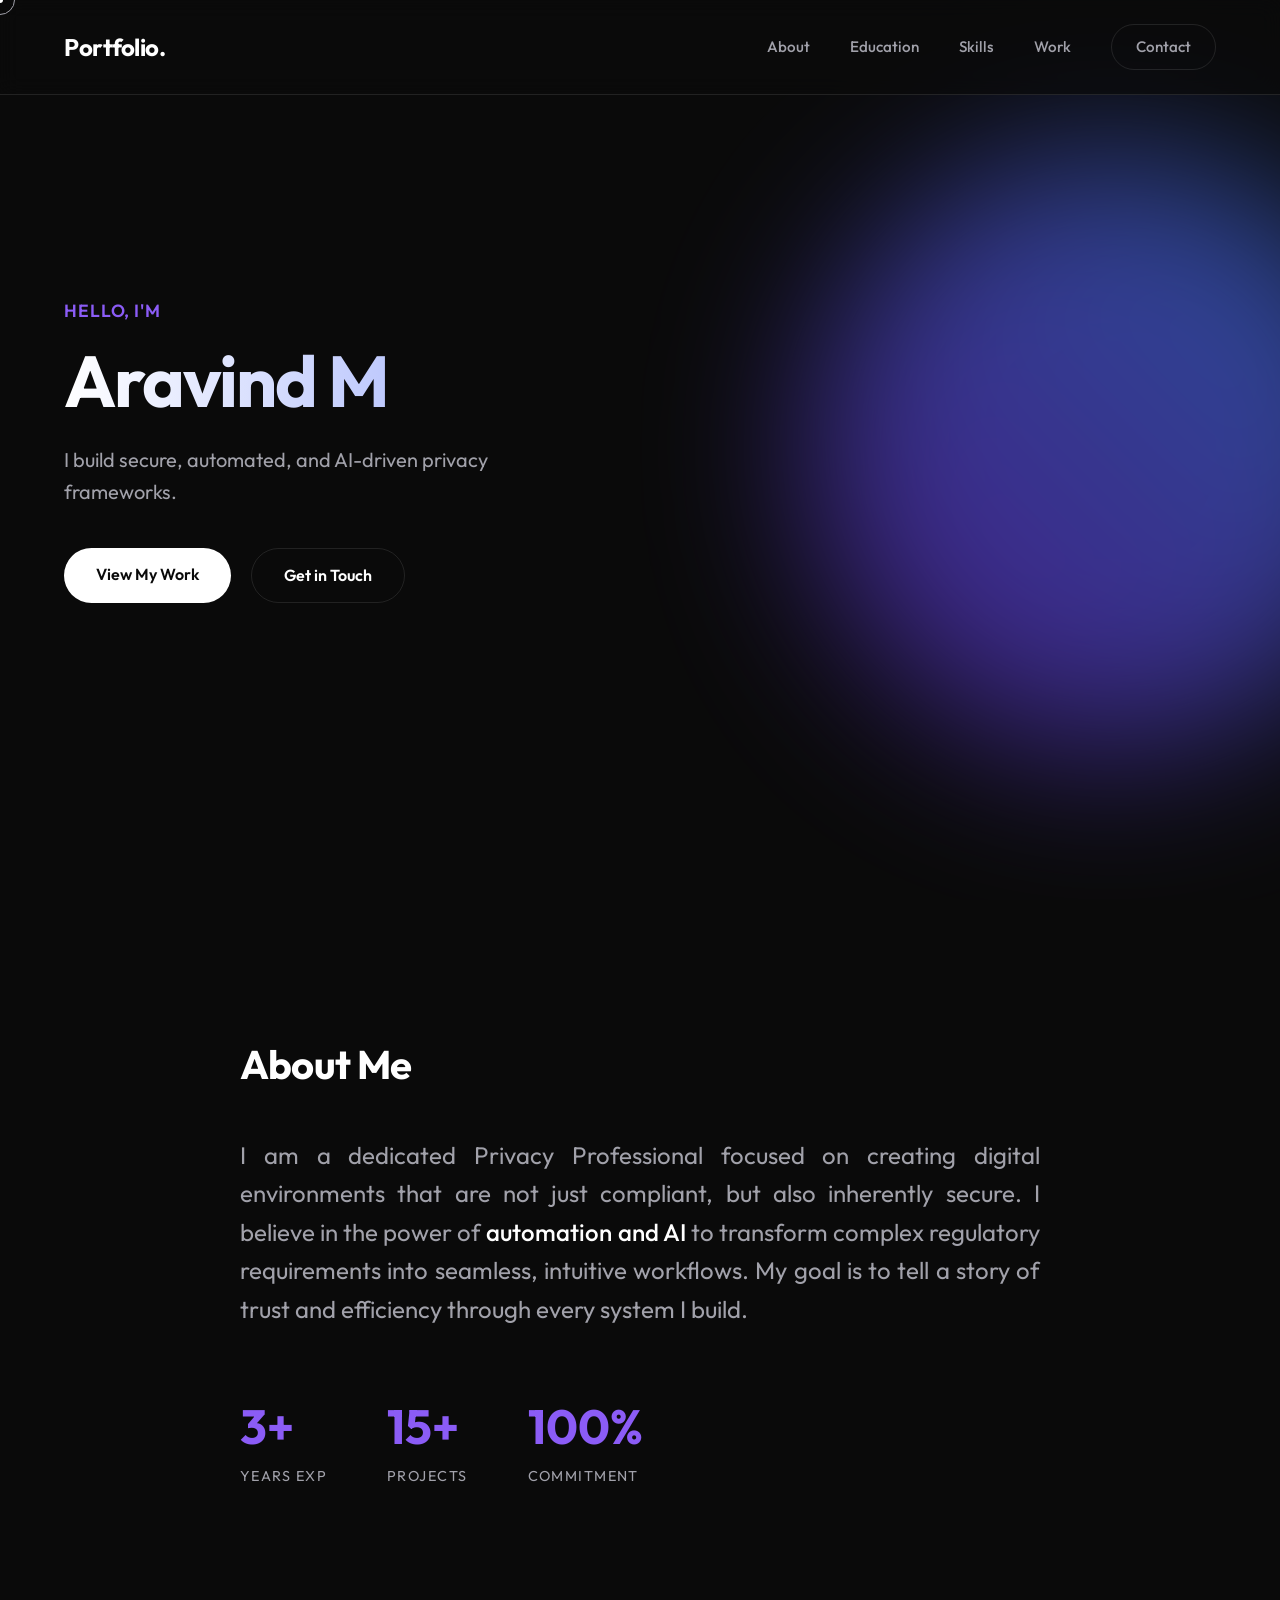
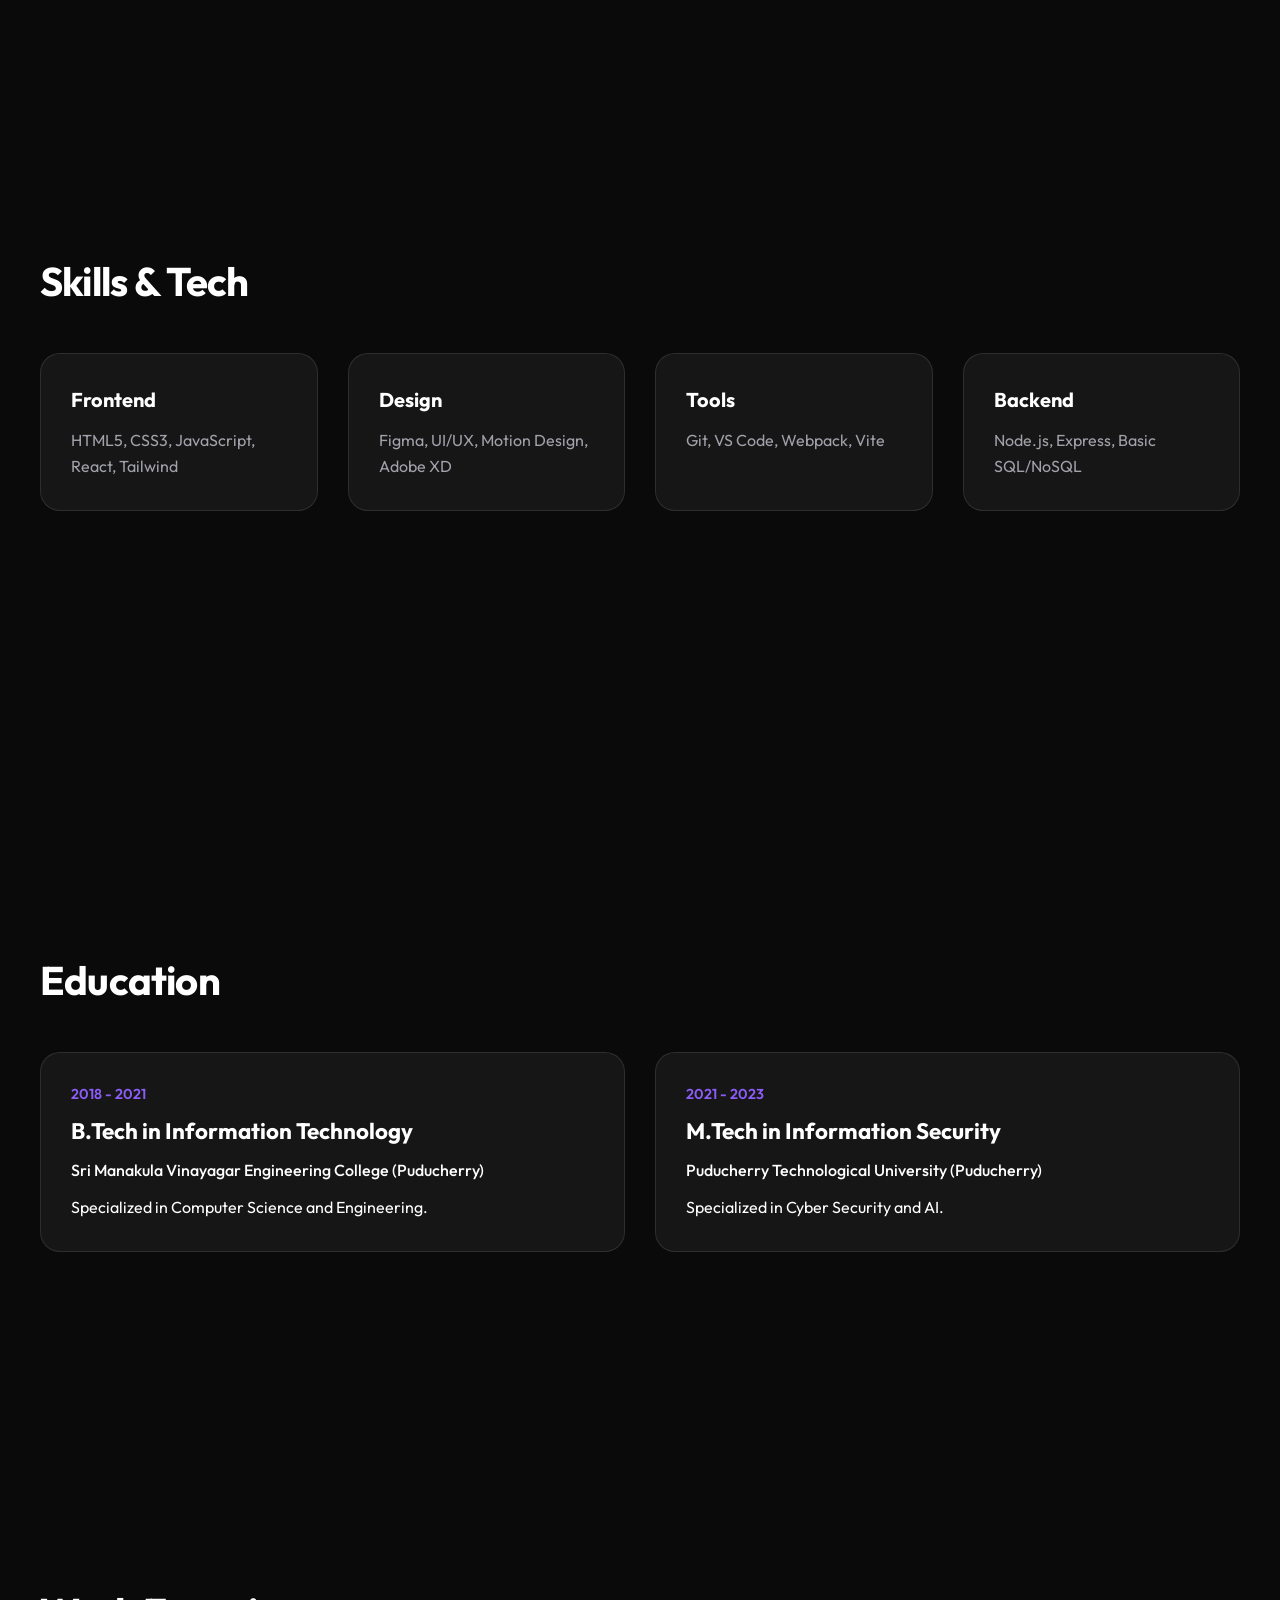
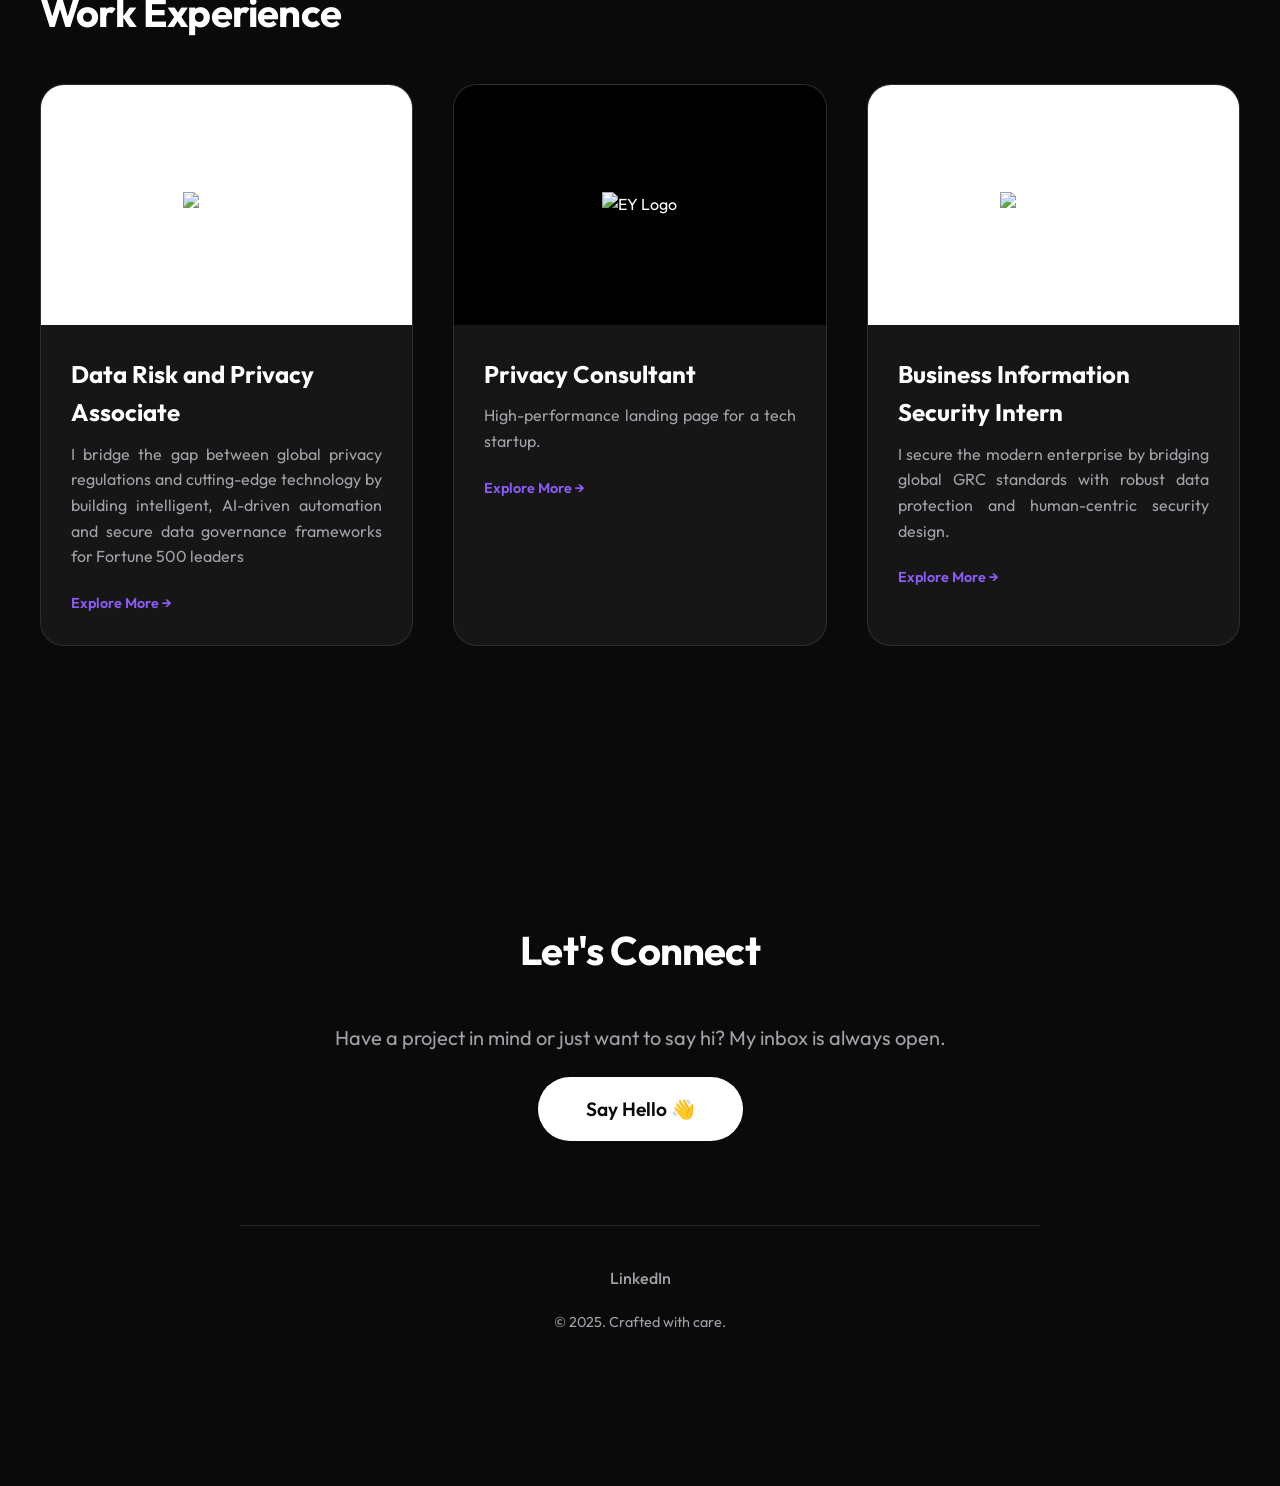
==== index.html @ b2a31acb "Add files via upload" ====
<!DOCTYPE html>
<html lang="en">

<head>
    <meta charset="UTF-8">
    <meta name="viewport" content="width=device-width, initial-scale=1.0">
    <meta name="description" content="Personal Portfolio of a Creative Developer. Simple, smooth, and impactful.">
    <title>Aravind M | Cybersecurity Enthusiast</title>
    <link rel="preconnect" href="https://fonts.googleapis.com">
    <link rel="preconnect" href="https://fonts.gstatic.com" crossorigin>
    <link href="https://fonts.googleapis.com/css2?family=Outfit:wght@300;400;600;700&display=swap" rel="stylesheet">
    <link rel="stylesheet" href="style.css">
</head>

<body>
    <div class="cursor-dot" data-cursor-dot></div>
    <div class="cursor-outline" data-cursor-outline></div>

    <nav class="navbar">
        <a href="#home" class="logo">Portfolio.</a>
        <div class="nav-links">
            <a href="#about">About</a>
            <a href="#education">Education</a>
            <a href="#skills">Skills</a>
            <a href="#work">Work</a>
            <a href="#contact" class="btn-contact">Contact</a>
        </div>
        <button class="mobile-menu-btn" aria-label="Toggle Menu">
            <span></span>
            <span></span>
            <span></span>
        </button>
    </nav>

    <main>
        <section id="home" class="hero-section">
            <div class="hero-content">
                <span class="greeting">Hello, I'm</span>
                <h1 class="glitch-text" data-text="Aravind M">Aravind M</h1>
                <p class="hero-desc">I build secure, automated, and AI-driven privacy frameworks.</p>
                <div class="hero-btns">
                    <a href="#work" class="btn primary">View My Work</a>
                    <a href="#contact" class="btn secondary">Get in Touch</a>
                </div>
            </div>
            <div class="hero-visual">
                <div class="gradient-sphere"></div>
            </div>
        </section>

        <section id="about" class="section">
            <div class="container container-text">
                <h2 class="section-title">About Me</h2>
                <p class="about-text">
                    I am a dedicated Privacy Professional focused on creating digital environments that are not just
                    compliant, but also inherently secure. I believe in the power of <span class="highlight">automation
                        and AI</span>
                    to transform complex regulatory requirements into seamless, intuitive workflows.
                    My goal is to tell a story of trust and efficiency through every system I build.
                </p>
                <div class="stats">
                    <div class="stat-item">
                        <span class="stat-number">3+</span>
                        <span class="stat-label">Years Exp</span>
                    </div>
                    <div class="stat-item">
                        <span class="stat-number">15+</span>
                        <span class="stat-label">Projects</span>
                    </div>
                    <div class="stat-item">
                        <span class="stat-number">100%</span>
                        <span class="stat-label">Commitment</span>
                    </div>
                </div>
            </div>
        </section>

        <section id="skills" class="section">
            <div class="container">
                <h2 class="section-title">Skills & Tech</h2>
                <div class="skills-grid">
                    <div class="skill-card">
                        <h3>Frontend</h3>
                        <p>HTML5, CSS3, JavaScript, React, Tailwind</p>
                    </div>
                    <div class="skill-card">
                        <h3>Design</h3>
                        <p>Figma, UI/UX, Motion Design, Adobe XD</p>
                    </div>
                    <div class="skill-card">
                        <h3>Tools</h3>
                        <p>Git, VS Code, Webpack, Vite</p>
                    </div>
                    <div class="skill-card">
                        <h3>Backend</h3>
                        <p>Node.js, Express, Basic SQL/NoSQL</p>
                    </div>
                </div>
            </div>
        </section>

        <section id="education" class="section">
            <div class="container">
                <h2 class="section-title">Education</h2>
                <div class="education-grid">
                    <div class="education-card">
                        <span class="edu-year">2018 - 2021</span>
                        <h3>B.Tech in Information Technology</h3>
                        <p class="edu-inst">Sri Manakula Vinayagar Engineering College (Puducherry)</p>
                        <p>Specialized in Computer Science and Engineering.</p>
                    </div>
                    <div class="education-card">
                        <span class="edu-year">2021 - 2023</span>
                        <h3>M.Tech in Information Security</h3>
                        <p class="edu-inst">Puducherry Technological University (Puducherry)</p>
                        <p>Specialized in Cyber Security and AI.</p>
                    </div>
                </div>
            </div>
        </section>

        <section id="work" class="section">
            <div class="container">
                <h2 class="section-title">Work Experience</h2>
                <div class="projects-grid">
                    <article class="project-card">
                        <div class="project-image"
                            style="background: white; display: flex; align-items: center; justify-content: center;">
                            <img src="Images/pwc-logo.png" alt="PwC Logo"
                                style="max-width: 70%; max-height: 70%; object-fit: contain;">
                        </div>
                        <div class="project-info">
                            <h3>Data Risk and Privacy Associate</h3>
                            <p>I bridge the gap between global privacy regulations and cutting-edge technology by
                                building intelligent, AI-driven automation and secure data governance frameworks for
                                Fortune 500 leaders</p>
                            <a href="#" class="btn-link">Explore More &rarr;</a>
                        </div>
                    </article>
                    <article class="project-card">
                        <div class="project-image"
                            style="background: black; display: flex; align-items: center; justify-content: center;">
                            <img src="Images/ey-logo.png" alt="EY Logo"
                                style="max-width: 70%; max-height: 70%; object-fit: contain;">
                        </div>
                        <div class="project-info">
                            <h3>Privacy Consultant</h3>
                            <p>High-performance landing page for a tech startup.</p>
                            <a href="#" class="btn-link">Explore More &rarr;</a>
                        </div>
                    </article>
                    <article class="project-card">
                        <div class="project-image"
                            style="background: white; display: flex; align-items: center; justify-content: center;">
                            <img src="Images/virtusa-logo.jpg" alt="Virtusa Logo"
                                style="max-width: 70%; max-height: 70%; object-fit: contain;">
                        </div>
                        <div class="project-info">
                            <h3>Business Information Security Intern </h3>
                            <p>I secure the modern enterprise by bridging global GRC standards with robust data
                                protection and human-centric security design.</p>
                            <a href="#" class="btn-link">Explore More &rarr;</a>
                        </div>
                    </article>
                </div>
            </div>
        </section>

        <section id="contact" class="section contact-section">
            <div class="container container-text">
                <h2 class="section-title">Let's Connect</h2>
                <p class="contact-desc">Have a project in mind or just want to say hi? My inbox is always open.</p>
                <a href="mailto:hello@example.com" class="btn primary huge-btn">Say Hello 👋</a>

                <footer class="footer">
                    <div class="social-links">
                        <a href="https://linkedin.com/in/aravind-m-a4b120201">LinkedIn</a>
                    </div>
                    <p class="copyright">&copy; 2025. Crafted with care.</p>
                </footer>
            </div>
        </section>
    </main>

    <script src="script.js"></script>
</body>

</html>
---- style.css ----
:root {
    --bg-color: #0a0a0a;
    --text-primary: #ffffff;
    --text-secondary: #a1a1aa;
    --accent: #6d28d9;
    --accent-glow: #8b5cf6;
    --surface: rgba(255, 255, 255, 0.05);
    --surface-hover: rgba(255, 255, 255, 0.1);
    --border: rgba(255, 255, 255, 0.1);

    --font-main: 'Outfit', sans-serif;

    --ease-out-expo: cubic-bezier(0.19, 1, 0.22, 1);
}

* {
    margin: 0;
    padding: 0;
    box-sizing: border-box;
    scroll-behavior: smooth;
}

body {
    background-color: var(--bg-color);
    color: var(--text-primary);
    font-family: var(--font-main);
    line-height: 1.6;
    overflow-x: hidden;
    cursor: none;
    /* Custom cursor */
}

/* Custom Cursor */
.cursor-dot {
    width: 6px;
    height: 6px;
    background-color: var(--text-primary);
    position: fixed;
    top: 0;
    left: 0;
    transform: translate(-50%, -50%);
    border-radius: 50%;
    z-index: 9999;
    pointer-events: none;
}

.cursor-outline {
    width: 30px;
    height: 30px;
    border: 1px solid var(--text-secondary);
    position: fixed;
    top: 0;
    left: 0;
    transform: translate(-50%, -50%);
    border-radius: 50%;
    z-index: 9998;
    pointer-events: none;
    transition: width 0.2s, height 0.2s, background-color 0.2s;
}

body:hover .cursor-outline {
    opacity: 1;
}

/* Typography & Layout */
a {
    text-decoration: none;
    color: inherit;
    position: relative;
    transition: color 0.3s;
}

ul {
    list-style: none;
}

.section {
    padding: 120px 20px;
    min-height: 80vh;
    display: flex;
    align-items: center;
    justify-content: center;
    position: relative;
}

.container {
    max-width: 1200px;
    width: 100%;
    margin: 0 auto;
}

.container-text {
    max-width: 800px;
}

/* Navigation */
.navbar {
    position: fixed;
    top: 0;
    left: 0;
    width: 100%;
    padding: 24px 5%;
    display: flex;
    justify-content: space-between;
    align-items: center;
    z-index: 100;
    backdrop-filter: blur(10px);
    background: rgba(10, 10, 10, 0.7);
    border-bottom: 1px solid var(--border);
}

.logo {
    font-weight: 700;
    font-size: 1.5rem;
    letter-spacing: -0.02em;
}

.nav-links {
    display: flex;
    gap: 40px;
    align-items: center;
}

.nav-links a {
    font-size: 0.95rem;
    font-weight: 500;
    color: var(--text-secondary);
}

.nav-links a:hover {
    color: var(--text-primary);
}

.btn-contact {
    padding: 10px 24px;
    border: 1px solid var(--border);
    border-radius: 50px;
    transition: all 0.3s var(--ease-out-expo);
}

.btn-contact:hover {
    background: var(--text-primary);
    color: var(--bg-color);
    border-color: var(--text-primary);
}

/* Hero Section */
.hero-section {
    min-height: 100vh;
    padding: 0 5%;
    display: flex;
    align-items: center;
    overflow: hidden;
    position: relative;
}

.hero-content {
    z-index: 2;
    max-width: 600px;
}

.greeting {
    font-size: 1.1rem;
    color: var(--accent-glow);
    font-weight: 600;
    letter-spacing: 0.05em;
    text-transform: uppercase;
    display: block;
    margin-bottom: 16px;
    opacity: 0;
    animation: fadeUp 1s ease forwards 0.2s;
}

.hero-section h1 {
    font-size: 4.5rem;
    line-height: 1.1;
    margin-bottom: 24px;
    letter-spacing: -0.03em;
    background: linear-gradient(to right, #fff, #a5b4fc);
    background-clip: text;
    -webkit-background-clip: text;
    -webkit-text-fill-color: transparent;
    opacity: 0;
    animation: fadeUp 1s ease forwards 0.4s;
}

.hero-desc {
    font-size: 1.25rem;
    color: var(--text-secondary);
    margin-bottom: 40px;
    max-width: 450px;
    opacity: 0;
    animation: fadeUp 1s ease forwards 0.6s;
}

.hero-btns {
    display: flex;
    gap: 20px;
    opacity: 0;
    animation: fadeUp 1s ease forwards 0.8s;
}

.btn {
    padding: 14px 32px;
    border-radius: 50px;
    font-weight: 600;
    font-size: 1rem;
    cursor: pointer;
    transition: transform 0.3s var(--ease-out-expo), box-shadow 0.3s;
}

.btn:active {
    transform: scale(0.95);
}

.btn.primary {
    background: var(--text-primary);
    color: var(--bg-color);
}

.btn.primary:hover {
    box-shadow: 0 0 20px rgba(255, 255, 255, 0.3);
}

.btn.secondary {
    background: transparent;
    border: 1px solid var(--border);
    color: var(--text-primary);
}

.btn.secondary:hover {
    background: var(--surface);
    border-color: var(--text-primary);
}

/* Hero Visual - Animated Sphere */
.hero-visual {
    position: absolute;
    right: -10%;
    top: 50%;
    transform: translateY(-50%);
    width: 600px;
    height: 600px;
    z-index: 1;
    pointer-events: none;
    filter: blur(80px);
    opacity: 0.6;
}

.gradient-sphere {
    width: 100%;
    height: 100%;
    background: linear-gradient(45deg, var(--accent), #3b82f6);
    border-radius: 50%;
    animation: float 10s infinite ease-in-out;
}

@keyframes float {

    0%,
    100% {
        transform: translate(0, 0) scale(1);
    }

    50% {
        transform: translate(-20px, 30px) scale(1.1);
    }
}

@keyframes fadeUp {
    from {
        opacity: 0;
        transform: translateY(30px);
    }

    to {
        opacity: 1;
        transform: translateY(0);
    }
}

/* Sections */
.section-title {
    font-size: 2.5rem;
    margin-bottom: 40px;
    letter-spacing: -0.02em;
}

.about-text {
    font-size: 1.5rem;
    color: var(--text-secondary);
    line-height: 1.6;
    margin-bottom: 60px;
    text-align: justify;
}

.highlight {
    color: var(--text-primary);
    font-weight: 500;
}

.stats {
    display: flex;
    gap: 60px;
}

.stat-item {
    display: flex;
    flex-direction: column;
}

.stat-number {
    font-size: 3rem;
    font-weight: 700;
    color: var(--accent-glow);
}

.stat-label {
    color: var(--text-secondary);
    font-size: 0.9rem;
    text-transform: uppercase;
    letter-spacing: 0.1em;
}

/* Skills Grid */
.skills-grid {
    display: grid;
    grid-template-columns: repeat(auto-fit, minmax(250px, 1fr));
    gap: 30px;
}

.skill-card {
    background: var(--surface);
    padding: 30px;
    border-radius: 20px;
    border: 1px solid var(--border);
    transition: transform 0.3s var(--ease-out-expo), border-color 0.3s;
}

.skill-card:hover {
    transform: translateY(-5px);
    border-color: var(--accent-glow);
}

.skill-card h3 {
    margin-bottom: 12px;
    font-size: 1.25rem;
}

.skill-card p {
    color: var(--text-secondary);
}

/* Education Grid */
.education-grid {
    display: grid;
    grid-template-columns: repeat(auto-fit, minmax(300px, 1fr));
    gap: 30px;
}

.education-card {
    background: var(--surface);
    padding: 30px;
    border-radius: 20px;
    border: 1px solid var(--border);
    transition: transform 0.3s var(--ease-out-expo), border-color 0.3s;
    display: flex;
    flex-direction: column;
}

.education-card:hover {
    transform: translateY(-5px);
    border-color: var(--accent-glow);
}

.edu-year {
    font-size: 0.9rem;
    color: var(--accent-glow);
    font-weight: 600;
    margin-bottom: 8px;
    display: block;
}

.education-card h3 {
    font-size: 1.4rem;
    margin-bottom: 8px;
}

.edu-inst {
    color: var(--text-primary);
    font-weight: 500;
    margin-bottom: 12px;
}

/* Work Grid */
.projects-grid {
    display: grid;
    grid-template-columns: repeat(auto-fit, minmax(300px, 1fr));
    gap: 40px;
}

.project-card {
    background: var(--surface);
    border-radius: 24px;
    overflow: hidden;
    border: 1px solid var(--border);
    transition: transform 0.3s;
}

.project-card:hover {
    transform: translateY(-10px);
}

.project-image {
    height: 240px;
    background: linear-gradient(to bottom right, #2d2d2d, #1a1a1a);
    width: 100%;
}

.project-info {
    padding: 30px;
}

.project-info h3 {
    font-size: 1.5rem;
    margin-bottom: 10px;
}

.project-info p {
    color: var(--text-secondary);
    margin-bottom: 20px;
    text-align: justify;
}

.btn-link {
    font-weight: 600;
    font-size: 0.9rem;
    color: var(--accent-glow);
}

.btn-link:hover {
    text-decoration: underline;
}

/* Contact */
.contact-section {
    text-align: center;
}

.contact-desc {
    font-size: 1.25rem;
    color: var(--text-secondary);
    margin-bottom: 40px;
}

.huge-btn {
    padding: 20px 48px;
    font-size: 1.2rem;
}

.footer {
    margin-top: 100px;
    padding-top: 40px;
    border-top: 1px solid var(--border);
    display: flex;
    flex-direction: column;
    align-items: center;
    gap: 20px;
}

.social-links {
    display: flex;
    gap: 24px;
}

.social-links a {
    color: var(--text-secondary);
    font-weight: 500;
}

.social-links a:hover {
    color: var(--text-primary);
}

.copyright {
    color: var(--text-secondary);
    font-size: 0.9rem;
}

.mobile-menu-btn {
    display: none;
}

/* Mobile Responsive */
@media (max-width: 768px) {
    .hero-section h1 {
        font-size: 3rem;
    }

    .nav-links {
        display: none;
    }

    .mobile-menu-btn {
        display: block;
    }

    /* simplified for now */
    .hero-visual {
        display: none;
    }

    .cursor-dot,
    .cursor-outline {
        display: none;
    }

    /* No custom cursor on touch */
    body {
        cursor: auto;
    }
}
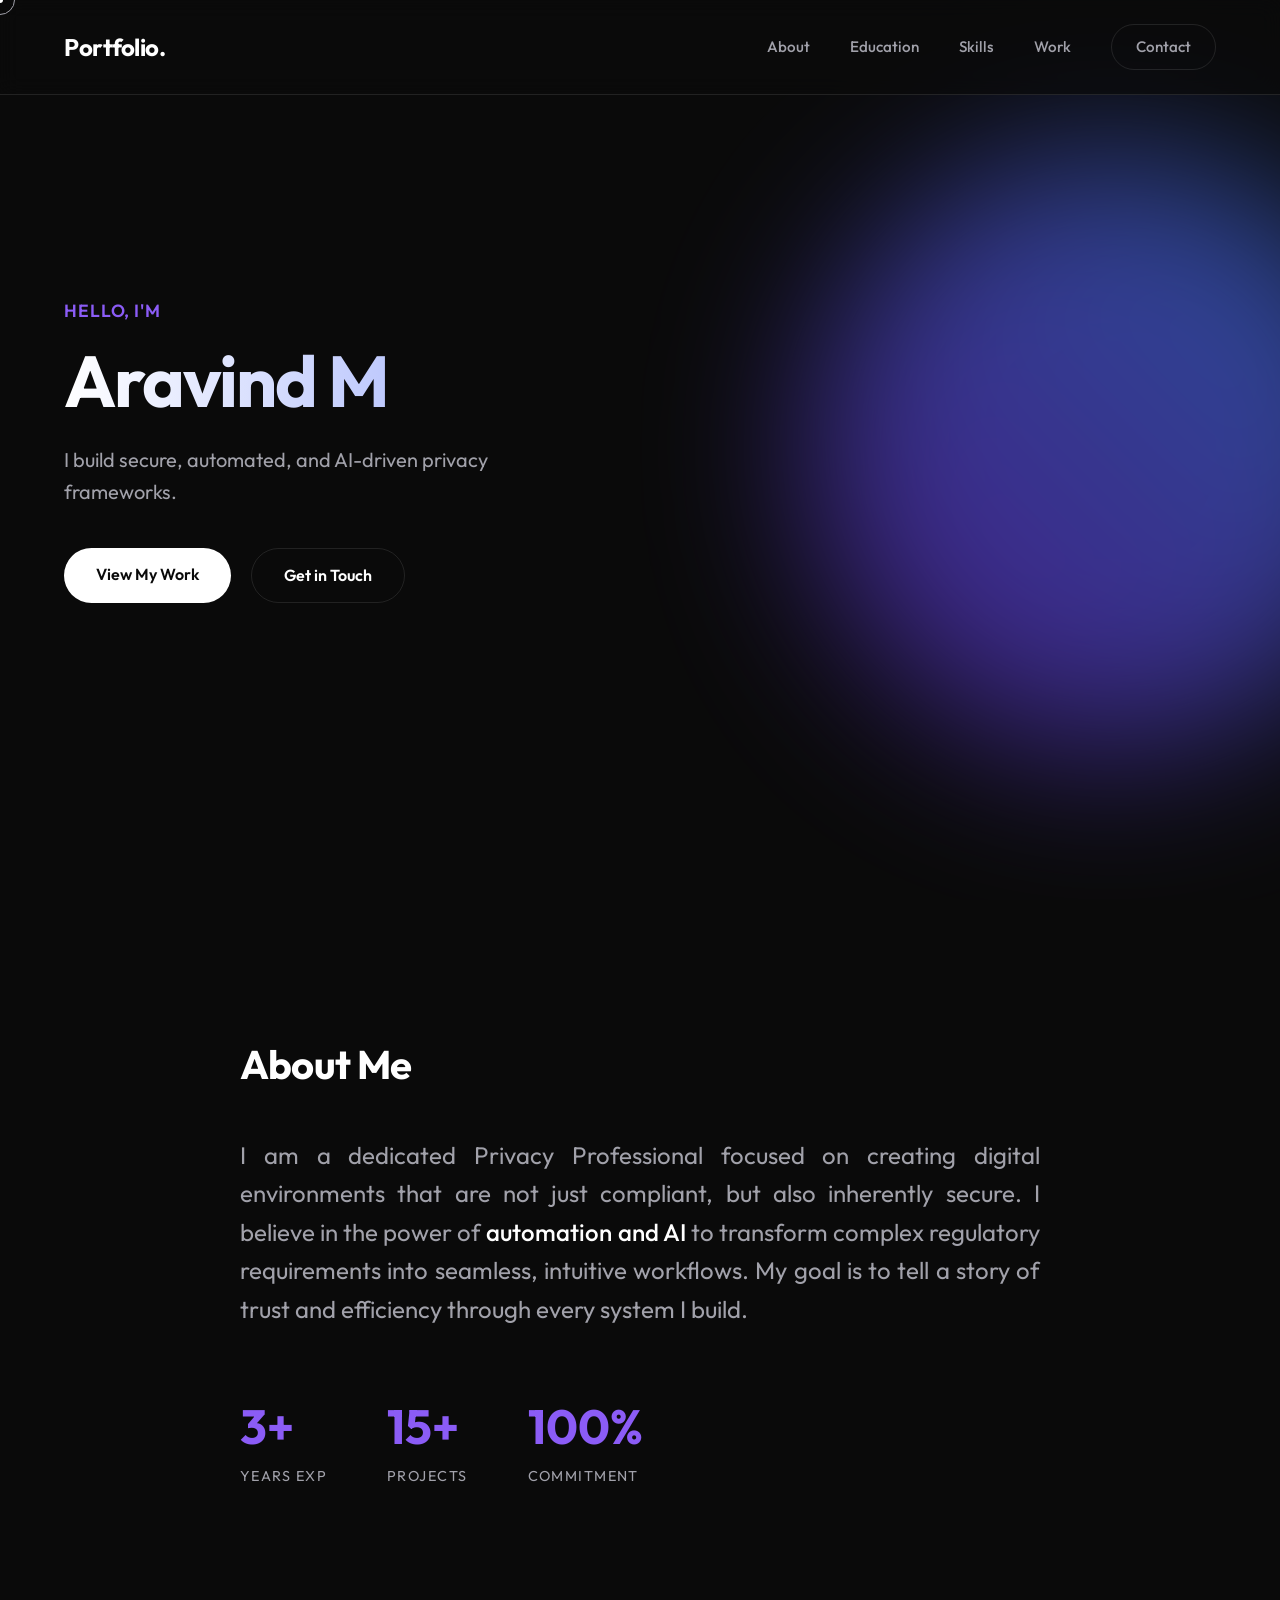
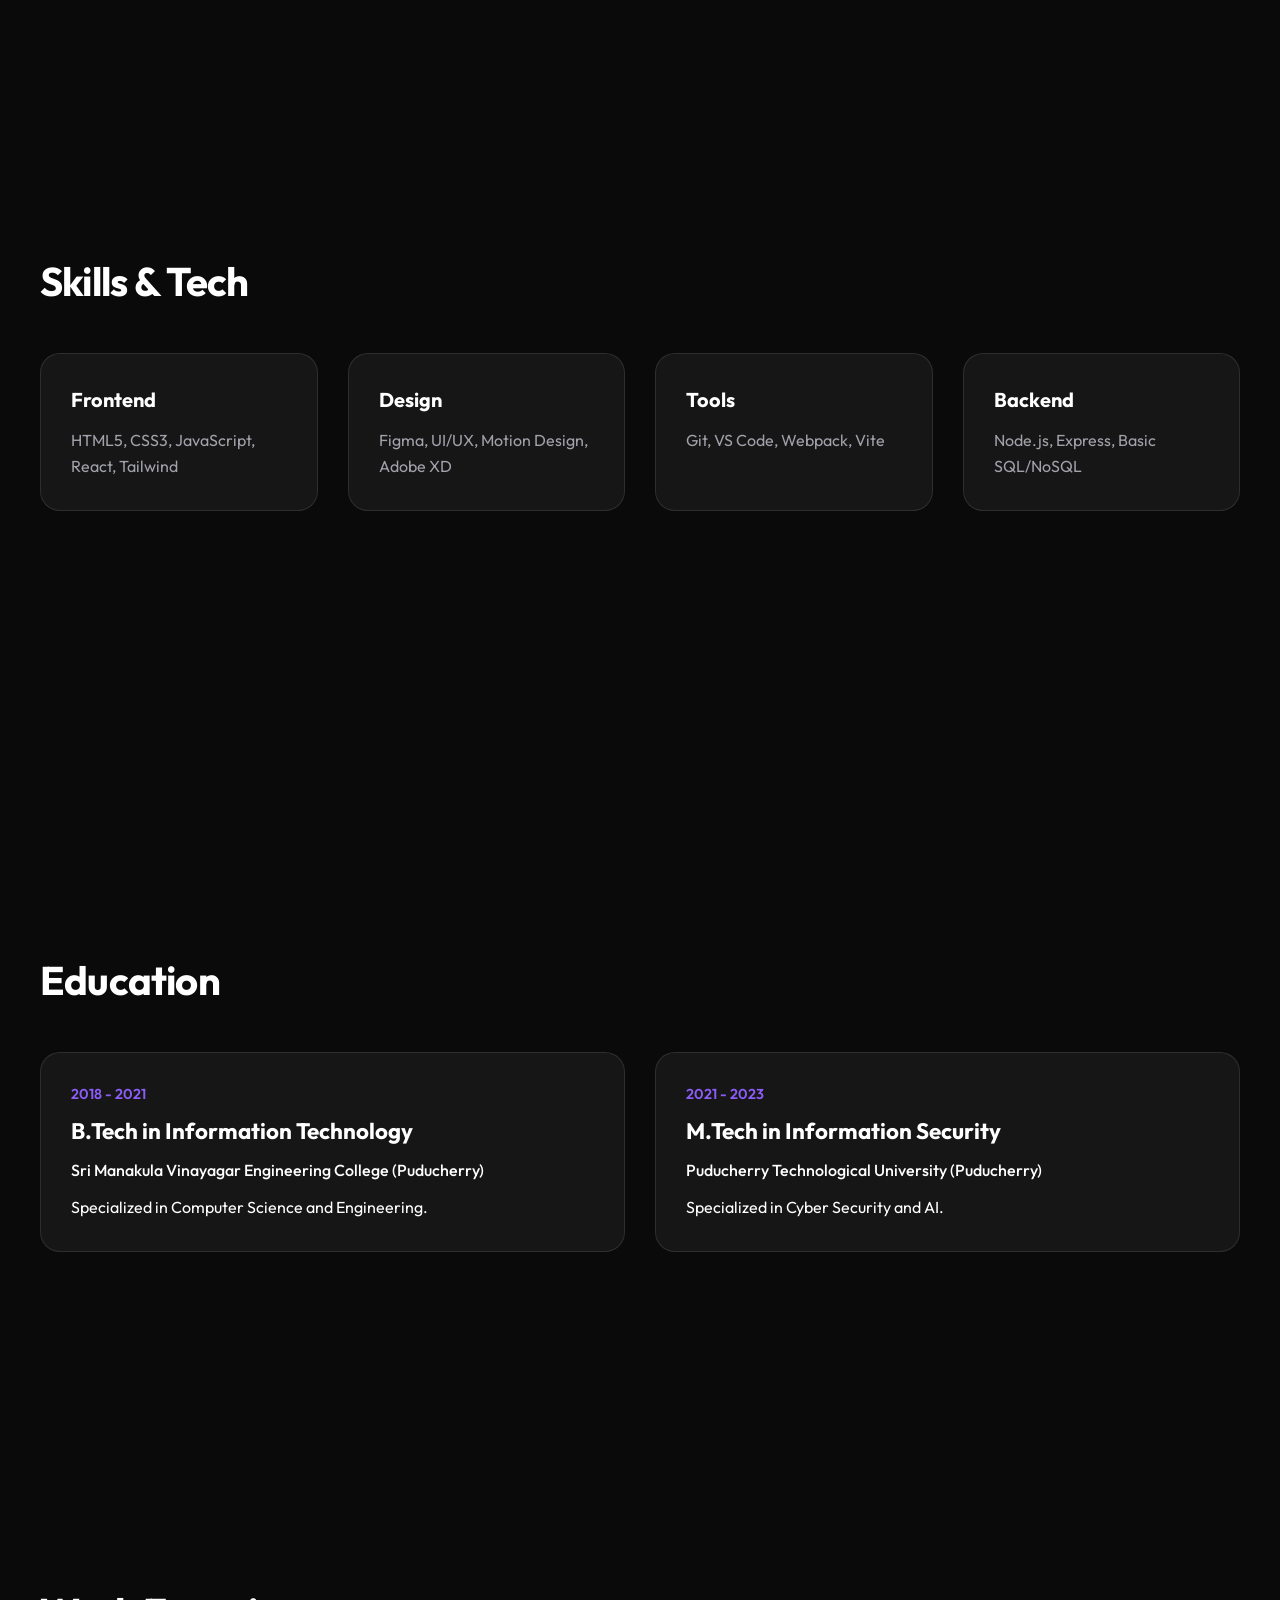
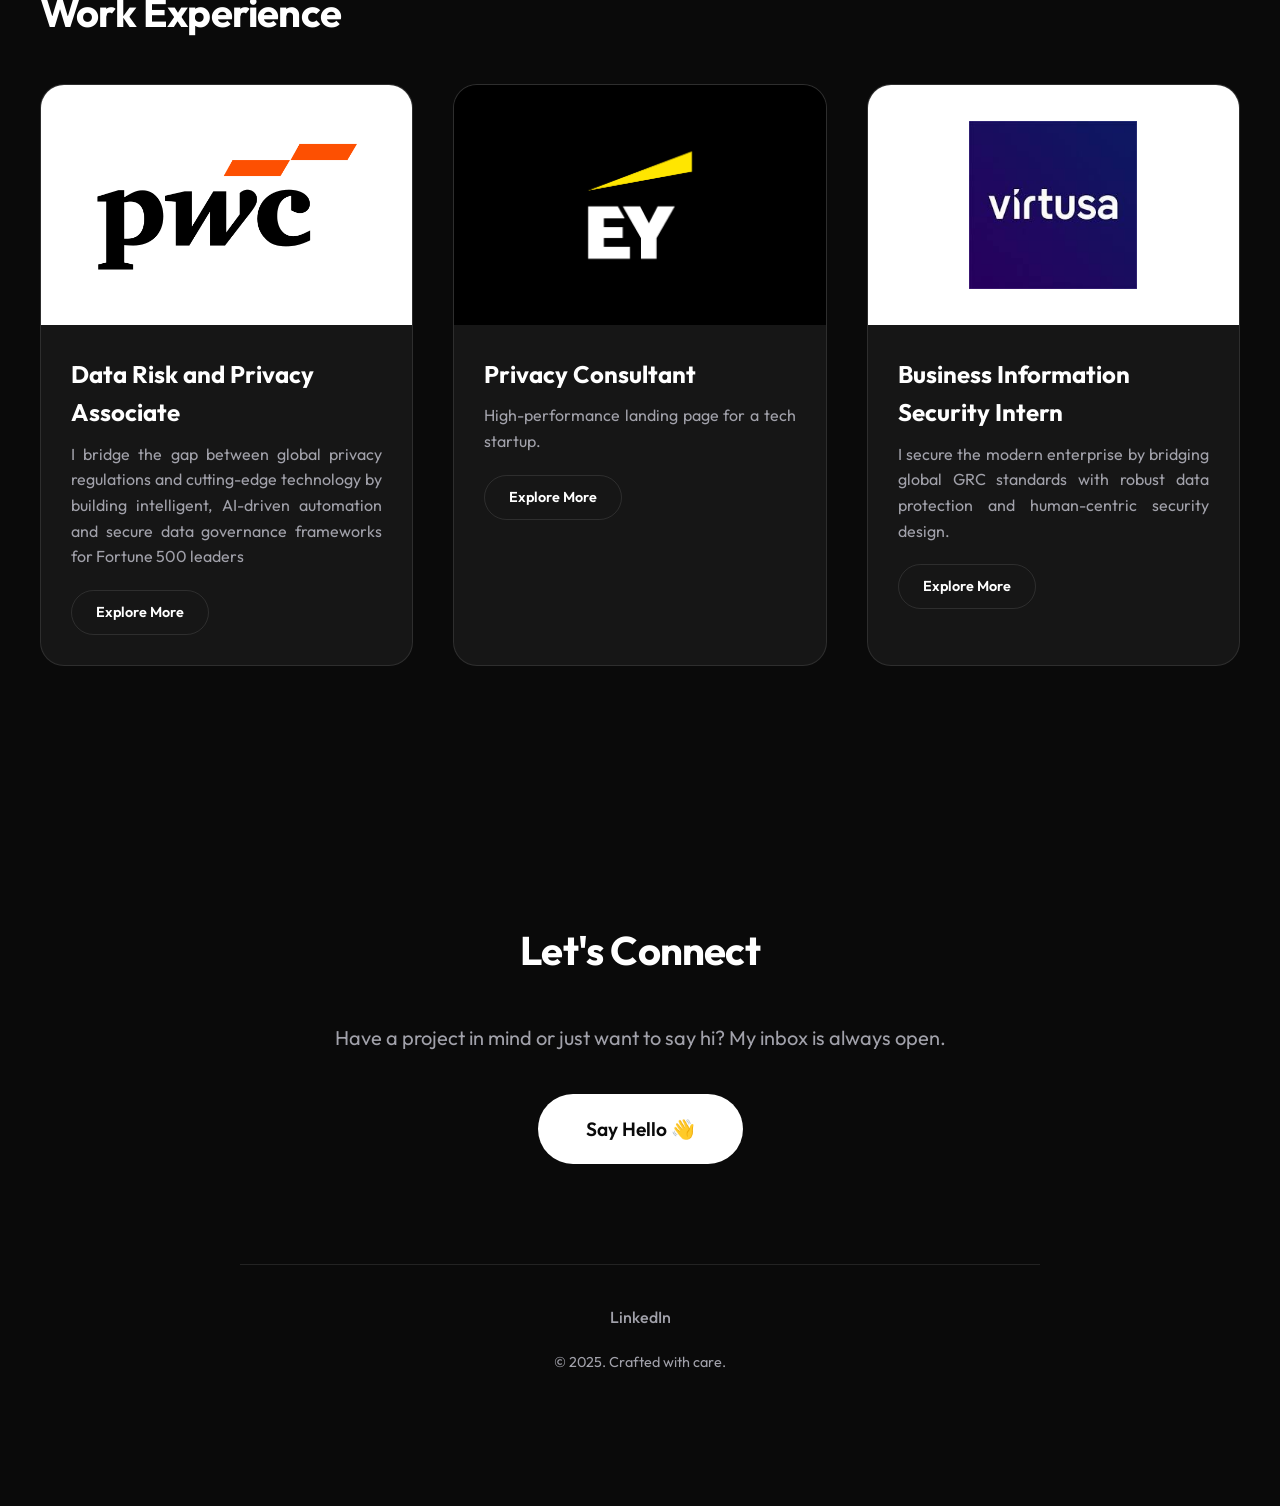
==== commit b78c5501: "Add files via upload" ====
--- a/index.html
+++ b/index.html
@@ -126,7 +126,7 @@
                     <article class="project-card">
                         <div class="project-image"
                             style="background: white; display: flex; align-items: center; justify-content: center;">
-                            <img src="Images/pwc-logo.png" alt="PwC Logo"
+                            <img src="assets/pwc-logo.png" alt="PwC Logo"
                                 style="max-width: 70%; max-height: 70%; object-fit: contain;">
                         </div>
                         <div class="project-info">
@@ -134,32 +134,35 @@
                             <p>I bridge the gap between global privacy regulations and cutting-edge technology by
                                 building intelligent, AI-driven automation and secure data governance frameworks for
                                 Fortune 500 leaders</p>
-                            <a href="#" class="btn-link">Explore More &rarr;</a>
+                            <a href="project-details.html" class="btn secondary"
+                                style="padding: 10px 24px; font-size: 0.9rem;">Explore More</a>
                         </div>
                     </article>
                     <article class="project-card">
                         <div class="project-image"
                             style="background: black; display: flex; align-items: center; justify-content: center;">
-                            <img src="Images/ey-logo.png" alt="EY Logo"
+                            <img src="assets/ey-logo.png" alt="EY Logo"
                                 style="max-width: 70%; max-height: 70%; object-fit: contain;">
                         </div>
                         <div class="project-info">
                             <h3>Privacy Consultant</h3>
                             <p>High-performance landing page for a tech startup.</p>
-                            <a href="#" class="btn-link">Explore More &rarr;</a>
+                            <a href="ey-details.html" class="btn secondary"
+                                style="padding: 10px 24px; font-size: 0.9rem;">Explore More</a>
                         </div>
                     </article>
                     <article class="project-card">
                         <div class="project-image"
                             style="background: white; display: flex; align-items: center; justify-content: center;">
-                            <img src="Images/virtusa-logo.jpg" alt="Virtusa Logo"
+                            <img src="assets/virtusa-logo.jpg" alt="Virtusa Logo"
                                 style="max-width: 70%; max-height: 70%; object-fit: contain;">
                         </div>
                         <div class="project-info">
                             <h3>Business Information Security Intern </h3>
                             <p>I secure the modern enterprise by bridging global GRC standards with robust data
                                 protection and human-centric security design.</p>
-                            <a href="#" class="btn-link">Explore More &rarr;</a>
+                            <a href="virtusa-details.html" class="btn secondary"
+                                style="padding: 10px 24px; font-size: 0.9rem;">Explore More</a>
                         </div>
                     </article>
                 </div>
@@ -170,7 +173,7 @@
             <div class="container container-text">
                 <h2 class="section-title">Let's Connect</h2>
                 <p class="contact-desc">Have a project in mind or just want to say hi? My inbox is always open.</p>
-                <a href="mailto:hello@example.com" class="btn primary huge-btn">Say Hello 👋</a>
+                <a href="contact.html" class="btn primary huge-btn">Say Hello 👋</a>
 
                 <footer class="footer">
                     <div class="social-links">
--- a/style.css
+++ b/style.css
@@ -207,6 +207,8 @@
     font-size: 1rem;
     cursor: pointer;
     transition: transform 0.3s var(--ease-out-expo), box-shadow 0.3s;
+    display: inline-block;
+    text-align: center;
 }
 
 .btn:active {
@@ -442,6 +444,41 @@
     text-decoration: underline;
 }
 
+/* Contact Form */
+.contact-form {
+    max-width: 600px;
+    margin: 0 auto;
+    text-align: left;
+}
+
+.form-group {
+    margin-bottom: 24px;
+}
+
+.form-label {
+    display: block;
+    margin-bottom: 8px;
+    color: var(--text-primary);
+    font-weight: 500;
+}
+
+.form-input {
+    width: 100%;
+    padding: 16px;
+    background: var(--surface);
+    border: 1px solid var(--border);
+    border-radius: 12px;
+    color: var(--text-primary);
+    font-size: 1rem;
+    font-family: var(--font-main);
+    transition: border-color 0.3s;
+}
+
+.form-input:focus {
+    outline: none;
+    border-color: var(--accent-glow);
+}
+
 /* Contact */
 .contact-section {
     text-align: center;
